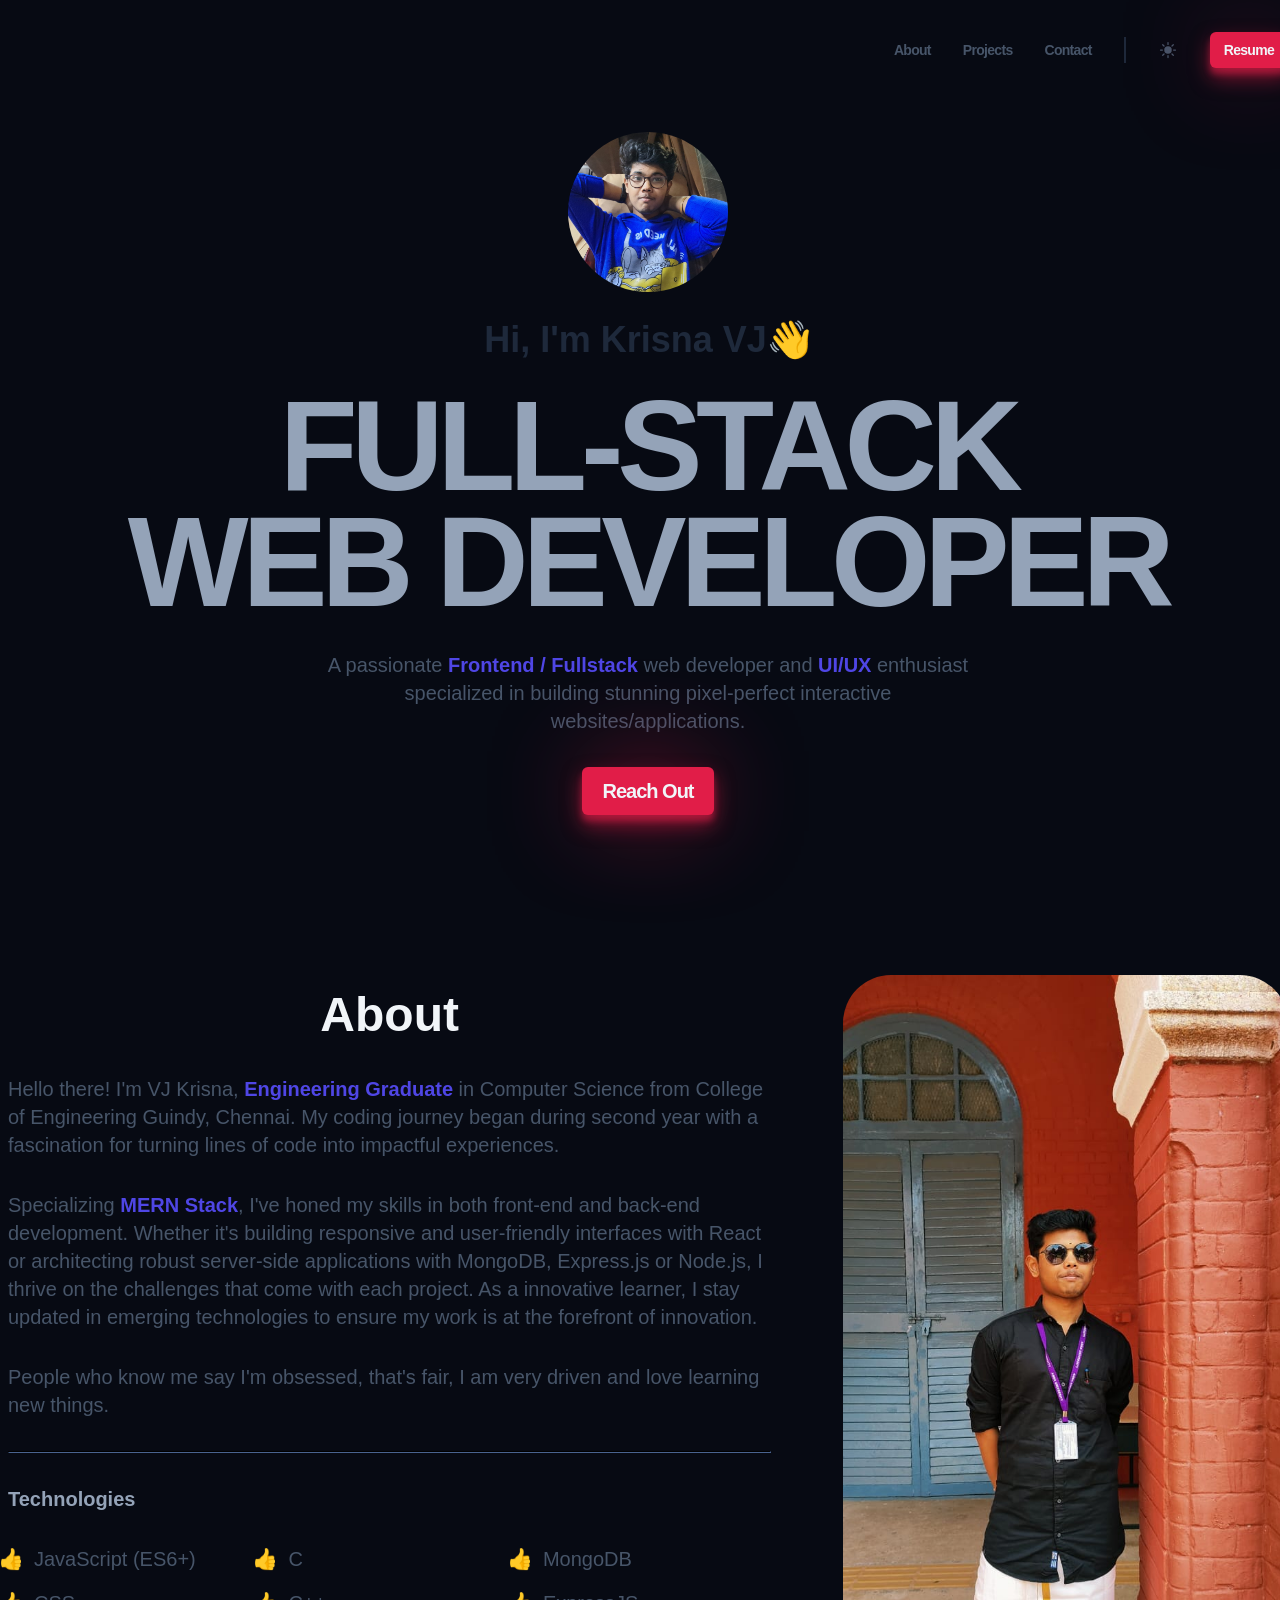
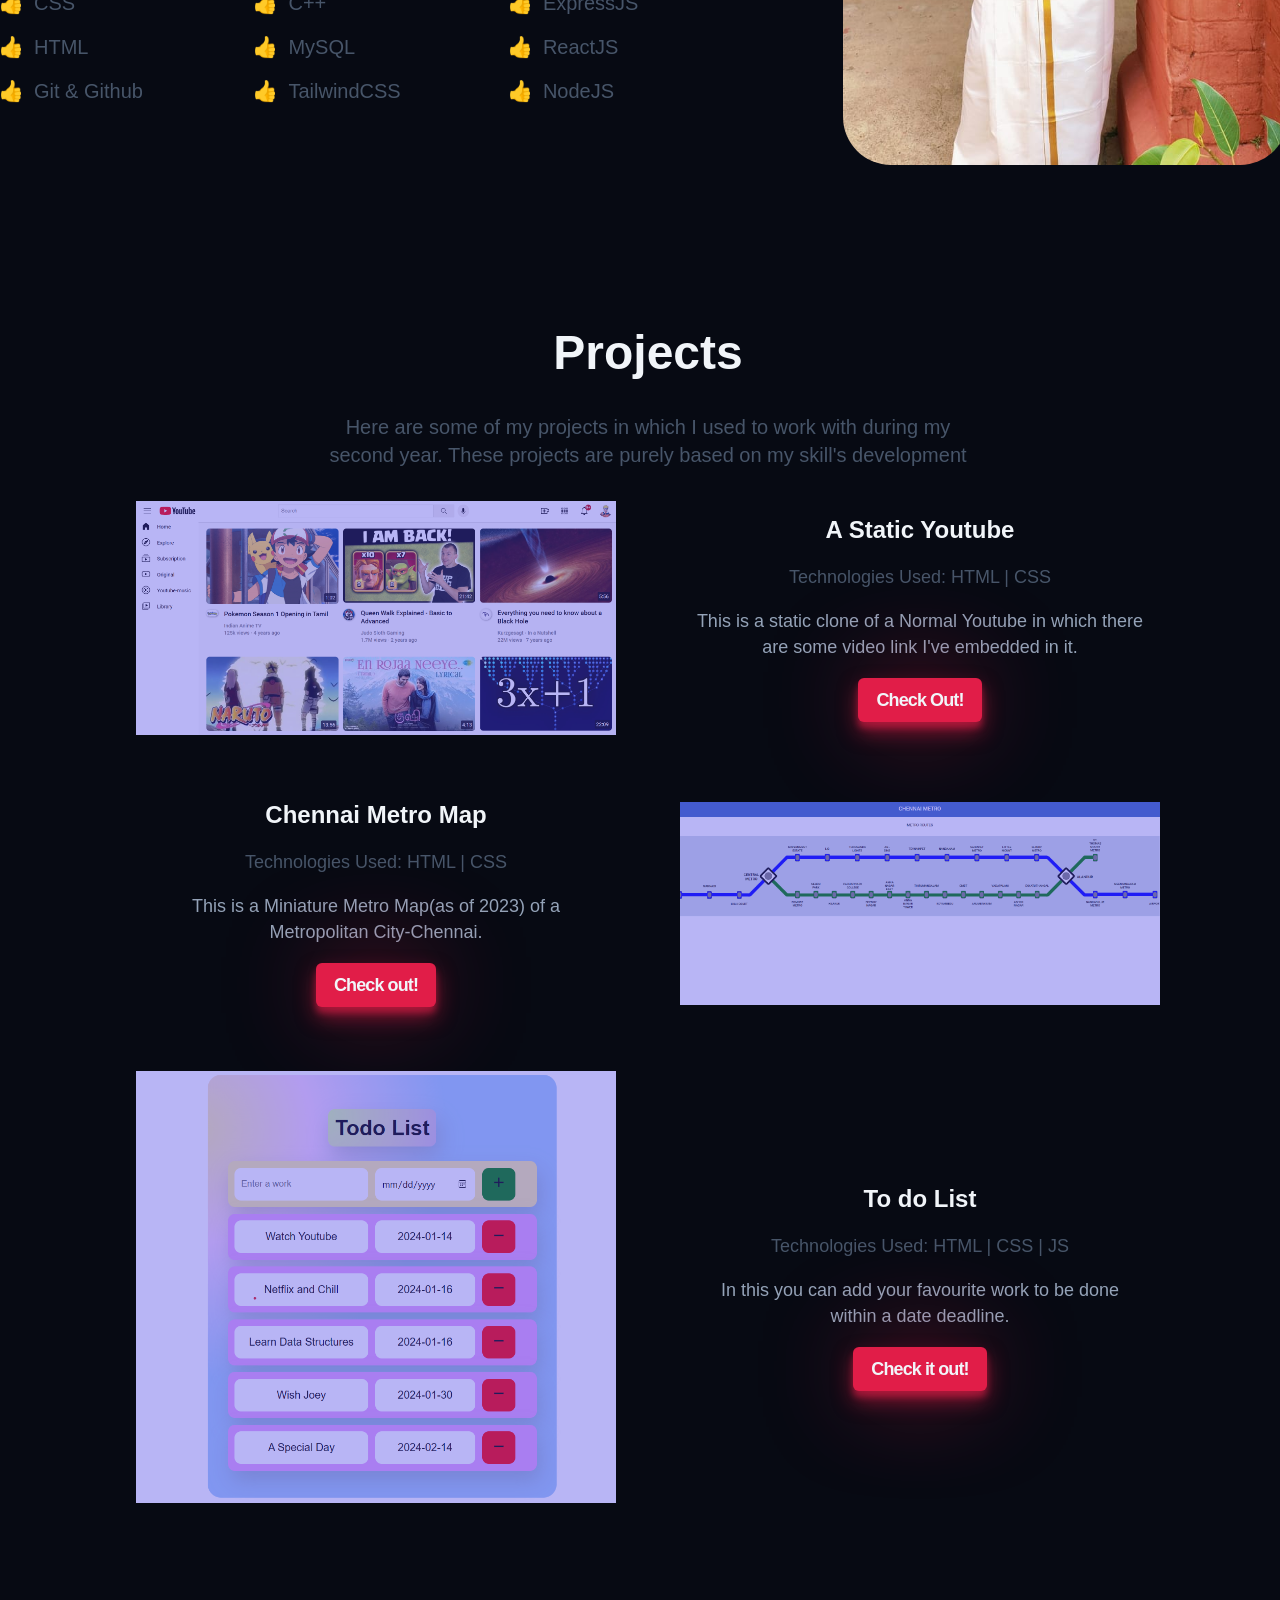
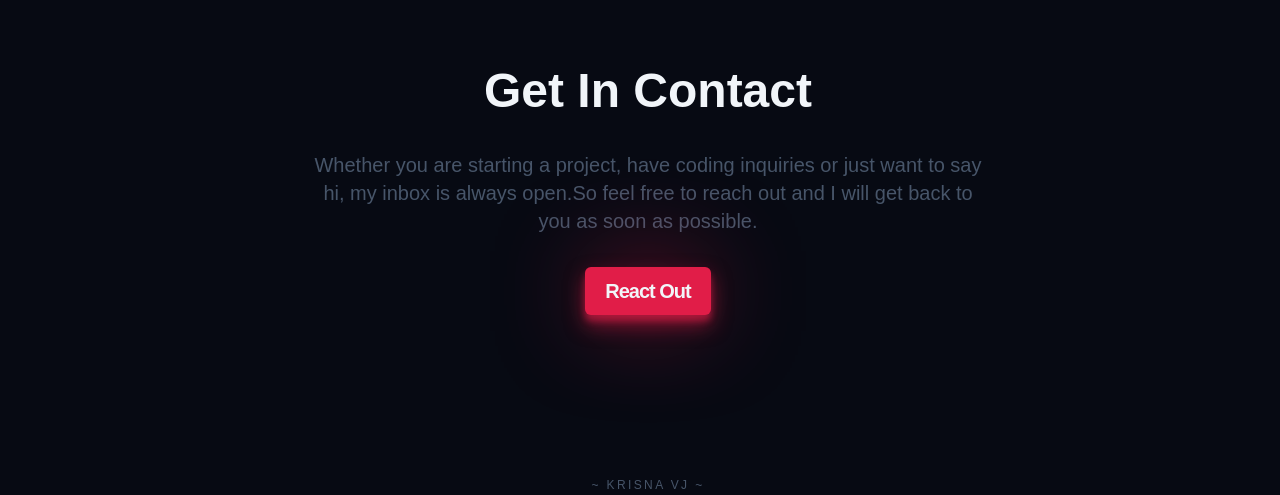
==== index.html @ db1c5643 "Add files via upload" ====
<!DOCTYPE html>
<html lang="en">
  <head>
    <meta charset="UTF-8" />
    <link rel="icon" href="./Pics/Kris-logo.jpg" />
    <meta name="viewport" content="width=device-width, initial-scale=1.0" />
    <link
      href="https://api.fontshare.com/v2/css?f[]=general-sans@500,600,400,700&display=swap"
      rel="stylesheet"
    />
    <meta name="description" content="My Portfolio website" />
    <meta name="keywords" content="web design, html, css, js" />
    <title>Krisna's Portfolio</title>

    <link rel="stylesheet" href="styles/style.css">
    <link rel="stylesheet" href="styles/utils.css">
    <link rel="stylesheet" href="styles/components/about.css">
    <link rel="stylesheet" href="styles/components/contact.css">
    <link rel="stylesheet" href="styles/components/footer.css">
    <link rel="stylesheet" href="styles/components/header.css">
    <link rel="stylesheet" href="styles/components/hero.css">
    <link rel="stylesheet" href="styles/components/mobile-nav.css">
    <link rel="stylesheet" href="styles/components/work.css">

  </head>
  <body>
    <!--Start Header/Navigation part-->
    <header class="header container">
      <nav>
        <ul class="header__menu">
          <li>
            <a class="header__link" href="#about">About</a>
          </li>
          <li>
            <a class="header__link" href="#projects">Projects</a>
          </li>
          <li>
            <a class="header__link" href="#contact">Contact</a>
          </li>
          <li class="header__line"></li>
          <li>
            <button
              aria-label="theme-toggle btn"
              id="theme-toggle"
              class="header__sun"
            >
              <svg
                xmlns="http://www.w3.org/2000/svg"
                viewBox="0 0 24 24"
                fill="currentColor"
              >
                <path
                  d="M12 2.25a.75.75 0 01.75.75v2.25a.75.75 0 01-1.5 0V3a.75.75 0 01.75-.75zM7.5 12a4.5 4.5 0 119 0 4.5 4.5 0 01-9 0zM18.894 6.166a.75.75 0 00-1.06-1.06l-1.591 1.59a.75.75 0 101.06 1.061l1.591-1.59zM21.75 12a.75.75 0 01-.75.75h-2.25a.75.75 0 010-1.5H21a.75.75 0 01.75.75zM17.834 18.894a.75.75 0 001.06-1.06l-1.59-1.591a.75.75 0 10-1.061 1.06l1.59 1.591zM12 18a.75.75 0 01.75.75V21a.75.75 0 01-1.5 0v-2.25A.75.75 0 0112 18zM7.758 17.303a.75.75 0 00-1.061-1.06l-1.591 1.59a.75.75 0 001.06 1.061l1.591-1.59zM6 12a.75.75 0 01-.75.75H3a.75.75 0 010-1.5h2.25A.75.75 0 016 12zM6.697 7.757a.75.75 0 001.06-1.06l-1.59-1.591a.75.75 0 00-1.061 1.06l1.59 1.591z"
                />
              </svg>
            </button>
          </li>
          <li>
            <a class="header__resume btn" href="./pdf/Krisna-Resume.pdf" target="_blank">Resume</a>
          </li>
        </ul>
        <button aria-label="mobile nav button" class="header__bars">
          <svg
            xmlns="http://www.w3.org/2000/svg"
            viewBox="0 0 24 24"
            fill="currentColor"
          >
            <path
              fill-rule="evenodd"
              d="M3 6.75A.75.75 0 013.75 6h16.5a.75.75 0 010 1.5H3.75A.75.75 0 013 6.75zM3 12a.75.75 0 01.75-.75h16.5a.75.75 0 010 1.5H3.75A.75.75 0 013 12zm0 5.25a.75.75 0 01.75-.75h16.5a.75.75 0 010 1.5H3.75a.75.75 0 01-.75-.75z"
              clip-rule="evenodd"
            />
          </svg>
        </button>
      </nav>
    </header>
    <!--End of Header/Navigation part-->

    <!-- Mobile Navigation -->
    <div class="mobile-nav">
      <nav>
        <ul class="mobile-nav__menu">
          <li>
            <a class="mobile-nav__link" href="#about">About</a>
          </li>
          <li>
            <a class="mobile-nav__link" href="#featured">Work</a>
          </li>
          <li>
            <a class="mobile-nav__link" href="#contact">Contact</a>
          </li>
          <li class="mobile-nav__link-line"></li>
          <li>
            <button
              aria-label="theme-toggle btn"
              id="theme-toggle"
              class="mobile-nav__sun"
            >
              <svg
                xmlns="http://www.w3.org/2000/svg"
                viewBox="0 0 24 24"
                fill="currentColor"
              >
                <path
                  d="M12 2.25a.75.75 0 01.75.75v2.25a.75.75 0 01-1.5 0V3a.75.75 0 01.75-.75zM7.5 12a4.5 4.5 0 119 0 4.5 4.5 0 01-9 0zM18.894 6.166a.75.75 0 00-1.06-1.06l-1.591 1.59a.75.75 0 101.06 1.061l1.591-1.59zM21.75 12a.75.75 0 01-.75.75h-2.25a.75.75 0 010-1.5H21a.75.75 0 01.75.75zM17.834 18.894a.75.75 0 001.06-1.06l-1.59-1.591a.75.75 0 10-1.061 1.06l1.59 1.591zM12 18a.75.75 0 01.75.75V21a.75.75 0 01-1.5 0v-2.25A.75.75 0 0112 18zM7.758 17.303a.75.75 0 00-1.061-1.06l-1.591 1.59a.75.75 0 001.06 1.061l1.591-1.59zM6 12a.75.75 0 01-.75.75H3a.75.75 0 010-1.5h2.25A.75.75 0 016 12zM6.697 7.757a.75.75 0 001.06-1.06l-1.59-1.591a.75.75 0 00-1.061 1.06l1.59 1.591z"
                />
              </svg>
            </button>
          </li>
          <li>
            <a class="mobile-nav__btn btn" href="#">Resume</a>
          </li>
        </ul>
      </nav>
    </div>
    <!-- End of Mobile Navigation -->  
    <main>
      <!--Start of Overview-->
      <section class="hero container">
        <img class="hero__img" src="./Pics/img-2.jpeg" alt="Profile picture" />
        <h2 class="hero__subtitle">Hi, I'm Krisna VJ👋</h2>
        <h1 class="hero__title">
          FULL-STACK <br />
          WEB DEVELOPER
        </h1>
        <p class="hero__description">
          A passionate <strong>Frontend / Fullstack</strong> web
          developer and <strong>UI/UX</strong>
          enthusiast specialized in building stunning pixel-perfect interactive
          websites/applications.
        </p>
        <a class="hero__btn btn" href="https://www.linkedin.com/in/krisna-vj/" target="_blank">Reach out</a>
      </section>
      <!--End of Overview-->

      <!--Start of About-->
      <section id="about" class="about container section">
        <div class="about__content">
          <h2 class="work about__title">About</h2>
          <p class="about__description">
            Hello there! I'm VJ Krisna,<strong> Engineering Graduate</strong> in Computer Science from College of Engineering Guindy, Chennai.
            My coding journey began during second year with a fascination for turning lines of code into 
            impactful experiences.
          </p> 
          <p class="about__description">Specializing <strong>MERN Stack</strong>, I've 
            honed my skills in both front-end and back-end development. Whether it's building 
            responsive and user-friendly interfaces with React or architecting robust server-side 
            applications with MongoDB, Express.js or Node.js, I thrive on the challenges that come with each project. 
            As a innovative learner, I stay updated in emerging technologies to ensure my work 
            is at the forefront of innovation.
          </p>
          <p class="about__description">
            People who know me say I'm obsessed, that's fair, I am very driven
            and love learning new things.
          </p>
          <hr class="about__hr" />
          <h3 class="about__subtitle">Technologies</h3>
          <div class="about__ul-container">
            <ul class="about__ul">
              <li class="about__list">JavaScript (ES6+)</li>
              <li class="about__list">CSS</li>
              <li class="about__list">HTML</li>
              <li class="about__list">Git & Github</li>
            </ul>
            <ul class="about__ul">
              <li class="about__list">C</li>
              <li class="about__list">C++</li>
              <li class="about__list">MySQL</li>
              <li class="about__list">TailwindCSS</li>
            </ul>
            <ul class="about__ul">
              <li class="about__list">MongoDB</li>
              <li class="about__list">ExpressJS</li>
              <li class="about__list">ReactJS</li>
              <li class="about__list">NodeJS</li>
            </ul>
          </div>
        </div>
        <div class="about__img-wrapper">
          <img class="img-border"
            class="about__img lazy loading"
            src="./Pics/img-1.jpeg"
            data-src="./Pics/img-1.jpeg"
            alt="Profile picture"
          />
        </div>
      </section>
      <!--End of About-->

      <!--Start of My Projects-->
      <section id="projects" class="work container section">
        <h2 class="work__title">Projects</h2>
        <p class="work__description">
          Here are some of my projects in which I used to work with during my 
          second year. These projects are purely based on my skill's development   
        </p>
        <div class="work__container">
          <!-- Project 1 -->
          <h3 class="work__project-title">A Static Youtube</h3>
          <div class="work__img-wrapper work__image1">
            <img
              class="lazy loading"
              src="./Pics/Static-Youtube.png"
              data-src="./Pics/Static-Youtube.png"
              alt="A Static Youtube"
            />
          </div>
          <div class="work__project work__content1">
            <h3 class="work__project-subtitle">A Static Youtube</h3>
            <p class="work__project-description1">
              Technologies Used: HTML | CSS
            </p>
            <p class="work__project-description2">
              This is a static clone of a Normal Youtube in which there are some 
              video link I've embedded in it.
            </p>
            <a class="btn work__project-btn" href="https://kris-05.github.io/Youtube-Clone/" target="_blank">Check Out!</a>
          </div>
          <!-- Project 2 -->
          <h3 class="work__project-title">Chennai Metro Map</h3>
          <div class="work__img-wrapper work__image2">
            <img
              class="lazy loading"
              src="./Pics/Metro-Website.png"
              data-src="./Pics/Metro-Website.png"
              alt="Chennai Metro Map Website"
            />
          </div>
          <div class="work__project work__content2">
            <h3 class="work__project-subtitle">Chennai Metro Map</h3>
            <p class="work__project-description1">
              Technologies Used: HTML | CSS
            </p>
            <p class="work__project-description2">
              This is a Miniature Metro Map(as of 2023) of a Metropolitan City-Chennai.
            </p>
            <a class="btn work__project-btn" href="https://kris-05.github.io/Chennai-Metro-Map/" target="_blank">Check out!</a>
          </div>
          <!-- Project 3 -->
          <h3 class="work__project-title">To do List</h3>
          <div class="work__img-wrapper work__image3">
            <img
              class="lazy loading"
              src="./Pics/Todo-list.png"
              data-src="./Pics/Todo-list.png"
              alt="To do List"
            />
          </div>
          <div class="work__project work__content3">
            <h3 class="work__project-subtitle">To do List</h3>
            <p class="work__project-description1">
              Technologies Used: HTML | CSS | JS
            </p>
            <p class="work__project-description2">
              In this you can add your favourite work to be done within a 
              date deadline.
            </p>
            <a class="btn work__project-btn" href="https://kris-05.github.io/To-do-List/" target="_blank">Check it out!</a>
          </div>
        </div>
      </section>
      <!--End of My Projects-->

      <!--Start of Contact me-->
      <section id="contact" class="contact container section">
        <h2 class="contact__title">Get In Contact</h2>
        <p class="contact__description">
          Whether you are starting a project, have coding inquiries or just
          want to say hi, my inbox is always open.So feel free to reach out and
          I will get back to you as soon as possible.
        </p>
        <a
          class="contact__btn btn"
          href="mailto:vjkrisna995@gmail.com"
          target="_blank"
          >React Out</a
        >
      </section>
      <!--End of Contact me-->
    </main>
    <footer class="footer container section">
      <h3 class="footer__title">~ Krisna VJ ~</h3>
    </footer>

    <script src="./src/main.js"></script>
  </body>
</html>
---- styles/style.css ----
:root {
  --clr-dark: #070a13;
  --clr-light: #f1f5f9;
  --clr-slate400: #94a3b8;
  --clr-slate600: #475569;
  --clr-slate800: #1e293b;
  --clr-rose: #e11d48;
  --clr-indigo: #4f46e5;

  /* rose rgb(225, 29, 72) */
  /* indigo rgb(79, 70, 229) */

  /* sizes */
  --size-xxs: 0.5rem;
  --size-xs: 0.75rem;
  --size-sm: 0.875rem;
  --size-base: 1rem;
  --size-lg: 1.125rem;
  --size-xl: 1.25rem;
  --size-2xl: 1.5rem;
  --size-3xl: 1.875rem;
  --size-4xl: 2.25rem;
  --size-5xl: 3rem;
  --size-6xl: 3.75rem;
  --size-7xl: 4.5rem;
  --size-8xl: 6rem;
  --size-9xl: 8rem;
  --size-10xl: 10rem;
}

* {
  margin: 0;
  line-height: calc(1em + 0.5rem);
}

html {
  scroll-behavior: smooth;
  overflow-x: hidden;
}

.light-mode {
  --clr-light: #070a13;
  --clr-dark: #f1f5f9;
  --clr-slate400: #1e293b;
  --clr-slate600: #1e293b;
  --clr-slate800: #1e293b;
}

body {
  font-family: 'General Sans', sans-serif;
  background-color: var(--clr-dark);
  color: var(--clr-light);
}

img,
picture,
video,
canvas,
svg {
  display: block;
  max-width: 100%;
  user-select: none;
}

button {
  display: inline-block;
  padding: 0;
  border: none;
  background: none;
  cursor: pointer;
  color: inherit;
}

a {
  color: var(--clr-rose);
}

strong {
  color: var(--clr-indigo);
}

/* Scrollbar */
body::-webkit-scrollbar {
  width: 8px;
}

body::-webkit-scrollbar-track {
  box-shadow: inset 0 0 0 rgba(0, 0, 0, 0);
}

body::-webkit-scrollbar-thumb {
  background-color: var(--clr-rose);
  outline: 1px solid var(--clr-rose);
}
---- styles/utils.css ----
/* xs */
/* @media (min-width: 475px) {} */

/* sm */
/* @media (min-width: 640px) {} */

/* md */
/* @media (min-width: 768px) {} */

/* lg */
/* @media (min-width: 1024px) {} */

/* xl */
/* @media (min-width: 1280px) {} */

/* 2xl */
/* @media (min-width: 1536px) {} */

.btn {
  display: inline-block;
  font-weight: 600;
  text-decoration: none;
  letter-spacing: -0.05em;
  background-color: var(--clr-rose);
  color: #f1f5f9;
  padding: 0.5em 1em;
  border-radius: 6px;
  box-shadow: 0 10px 20px rgba(225, 29, 72, 0.5),
    0 6px 6px rgba(225, 29, 72, 0.5), 0 0 100px -10px var(--clr-rose);
  transition: transform 0.3s, box-shadow 0.3s;
}

.btn:hover {
  transform: translateY(-3px);
  box-shadow: 0 14px 28px rgba(225, 29, 72, 0.25),
    0 10px 10px rgba(225, 29, 72, 0.22), 0 0 120px -10px var(--clr-rose);
}

.container {
  width: 100%;
  margin-left: auto;
  margin-right: auto;
  padding-left: 0.5rem;
  padding-right: 0.5rem;
}

.section {
  margin-top: 5rem;
}

.loading {
  filter: blur(40px) grayscale(100%);
}

.loaded {
  filter: blur(0) grayscale(0);
  transition: 0.7s ease-in-out;
}

/* xs */
@media (min-width: 475px) {
  .container {
    max-width: 475px;
  }
}

/* sm */
@media (min-width: 640px) {
  .container {
    max-width: 640px;
  }
}

/* md */
@media (min-width: 768px) {
  .container {
    max-width: 768px;
  }
}

/* lg */
@media (min-width: 1024px) {
  .container {
    max-width: 1024px;
  }

  .section {
    margin-top: 10rem;
  }
}

/* xl */
@media (min-width: 1280px) {
  .container {
    max-width: 1280px;
  }
}

/* 2xl */
@media (min-width: 1536px) {
  .container {
    max-width: 1536px;
  }
}
---- styles/components/about.css ----
.about {
  display: flex;
  flex-direction: column;
  gap: 1rem;
}

.about__content {
  display: flex;
  flex-direction: column;
  gap: 1rem;
  margin-right: 3rem;
}

.about__title {
  font-size: var(--size-2xl);
  color: var(--clr-light);
}

.about__description {
  max-width: 100ch;
  font-size: var(--size-sm);
  color: var(--clr-slate600);
}

.about__hr {
  border-color: var(--clr-slate800);
}

.about__subtitle {
  font-size: var(--size-sm);
  color: var(--clr-slate400);
}

.about__ul-container {
  display: flex;
  margin-bottom: 3rem;
}

.about__ul {
  display: flex;
  flex-direction: column;
  gap: 1em;
  list-style-type: '\1F44D';
  padding-left: 1em;
  flex: 1;
}

.about__list {
  font-size: var(--size-sm);
  color: var(--clr-slate600);
}

.about__list::before {
  content: '';
  margin-left: 0.5em;
}
.img-border{
  border-radius: 3rem;
}

/* xs */
@media (min-width: 475px) {
  .about {
    gap: 1.5rem;
  }

  .about__content {
    gap: 1.5rem;
  }

  .about__title {
    font-size: var(--size-3xl);
  }

  .about__description {
    font-size: var(--size-base);
  }

  .about__subtitle {
    font-size: var(--size-base);
  }

  .about__list {
    font-size: var(--size-base);
  }
}

/* sm */
@media (min-width: 640px) {
  .about__img-wrapper {
    margin: 0 auto;
  }

  .about__img {
    width: 28.6875rem;
  }
}

/* md */
/* @media (min-width: 768px) {} */

/* lg */
@media (min-width: 1024px) {
  .about {
    flex-direction: row;
    justify-content: space-between;
    align-items: center;
  }

  .about__title {
    font-size: var(--size-4xl);
  }

  .about__description {
    font-size: var(--size-lg);
  }

  .about__subtitle {
    font-size: var(--size-lg);
  }

  .about__list {
    font-size: var(--size-lg);
  }
}

/* xl */
@media (min-width: 1280px) {
  .about__content {
    gap: 2rem;
  }

  .about__title {
    font-size: var(--size-5xl);
  }

  .about__description {
    font-size: var(--size-xl);
  }

  .about__subtitle {
    font-size: var(--size-xl);
  }

  .about__list {
    font-size: var(--size-xl);
  }

  .about__img {
    width: 30.75rem;
  }
}

/* 2xl */
/* @media (min-width: 1536px) {} */
---- styles/components/contact.css ----
.contact {
  display: flex;
  flex-direction: column;
  justify-content: center;
  align-items: center;
  text-align: center;
  gap: 1rem;
}

.contact__title {
  font-size: var(--size-2xl);
  color: var(--clr-light);
  text-transform: capitalize;
}

.contact__description {
  font-size: var(--size-sm);
  color: var(--clr-slate600);
  max-width: 60ch;
}

.contact__btn {
  font-size: var(--size-sm);
}

/* xs */
@media (min-width: 475px) {
  .contact {
    gap: 1.5rem;
  }

  .contact__title {
    font-size: var(--size-3xl);
  }

  .contact__description {
    font-size: var(--size-base);
  }

  .contact__btn {
    font-size: var(--size-base);
  }
}

/* sm */
/* @media (min-width: 640px) {} */

/* md */
/* @media (min-width: 768px) {} */

/* lg */
@media (min-width: 1024px) {
  .contact__title {
    font-size: var(--size-4xl);
  }

  .contact__description {
    font-size: var(--size-lg);
  }

  .contact__btn {
    font-size: var(--size-lg);
  }
}

/* xl */
@media (min-width: 1280px) {
  .contact {
    gap: 2rem;
  }

  .contact__title {
    font-size: var(--size-5xl);
  }

  .contact__description {
    font-size: var(--size-xl);
  }

  .contact__btn {
    font-size: var(--size-xl);
  }
}

/* 2xl */
/* @media (min-width: 1536px) {} */
---- styles/components/footer.css ----
.footer__title {
  font-size: var(--size-xs);
  font-weight: 400;
  color: var(--clr-slate600);
  text-align: center;
  text-transform: uppercase;
  letter-spacing: 0.2em;
  user-select: none;
}

.insta-icon{
  background-color: var(--clr-slate600);
}
---- styles/components/header.css ----
.header {
  display: flex;
  justify-content: flex-end;
  align-items: center;
  padding-top: 2rem;
  padding-bottom: 2rem;
  position: relative;
  z-index: 9999;
}

.header__menu {
  display: none;
}

.header__bars {
  color: var(--clr-light);
  width: var(--size-2xl);
  height: var(--size-2xl);
  display: block;
}

/* xs */
/* @media (min-width: 475px) {} */

/* sm */
/* @media (min-width: 640px) {} */

/* md */
@media (min-width: 768px) {
  .header__menu {
    display: flex;
    align-items: center;
    list-style: none;
    padding: 0;
    gap: 2em;
  }

  .header__link {
    font-size: var(--size-xs);
    text-decoration: none;
    font-weight: 600;
    color: var(--clr-slate600);
    letter-spacing: -0.05em;
    transition: color 0.3s;
  }

  .header__link:hover {
    color: var(--clr-rose);
  }

  .header__line {
    border: 1px solid var(--clr-slate800);
    padding-top: 1.5em;
  }

  .header__sun {
    display: block;
    color: var(--clr-slate600);
    width: var(--size-base);
    height: var(--size-base);
  }

  .header__resume {
    font-size: var(--size-xs);
  }

  .header__bars {
    display: none;
  }
}

/* lg */
@media (min-width: 1024px) {
  .header__link {
    font-size: var(--size-sm);
  }

  .header__sun {
    width: var(--size-xl);
    height: var(--size-xl);
  }

  .header__resume {
    font-size: var(--size-sm);
  }
}

/* xl */
/* @media (min-width: 1280px) {} */

/* 2xl */
/* @media (min-width: 1536px) {} */
---- styles/components/hero.css ----
.hero {
  text-align: center;
  display: flex;
  flex-direction: column;
  justify-content: center;
  align-items: center;
  gap: 1rem;
  margin-top: 2rem;
}

.hero__img {
  border-radius: 50%;
  width: 6rem;
  height: 6rem;
}

.hero__subtitle {
  color: var(--clr-slate800);
  font-size: var(--size-base);
  line-height: 0.9;
}

.hero__title {
  color: var(--clr-slate400);
  text-transform: uppercase;
  font-size: var(--size-4xl);
  letter-spacing: -0.05em;
  line-height: 0.9;
}

.hero__description {
  max-width: 60ch;
  font-size: var(--size-sm);
  color: var(--clr-slate600);
}

.hero__btn {
  text-transform: capitalize;
  font-size: var(--size-sm);
}

/* xs */
@media (min-width: 475px) {
  .hero {
    gap: 1.5rem;
  }

  .hero__img {
    width: 6.5rem;
    height: 6.5rem;
  }

  .hero__subtitle {
    font-size: var(--size-lg);
  }

  .hero__title {
    font-size: var(--size-5xl);
  }

  .hero__description {
    font-size: var(--size-base);
  }

  .hero__btn {
    font-size: var(--size-base);
  }
}

/* sm */
/* @media (min-width: 640px) {} */

/* md */
/* @media (min-width: 768px) {} */

/* lg */
@media (min-width: 1024px) {
  .hero__img {
    width: 8rem;
    height: 8rem;
  }

  .hero__subtitle {
    font-size: var(--size-2xl);
  }

  .hero__title {
    font-size: var(--size-7xl);
  }

  .hero__description {
    font-size: var(--size-lg);
  }

  .hero__btn {
    font-size: var(--size-lg);
  }
}

/* xl */
@media (min-width: 1280px) {
  .hero {
    gap: 2rem;
  }

  .hero__img {
    width: 10rem;
    height: 10rem;
  }

  .hero__subtitle {
    font-size: var(--size-4xl);
  }

  .hero__title {
    font-size: var(--size-9xl);
  }

  .hero__description {
    font-size: var(--size-xl);
  }

  .hero__btn {
    font-size: var(--size-xl);
  }
}

/* 2xl */
/* @media (min-width: 1536px) {} */
---- styles/components/mobile-nav.css ----
.mobile-nav {
  position: absolute;
  top: 0;
  left: 0;
  z-index: 999;
  width: 100%;
  height: 100%;
  background-color: var(--clr-dark);
  display: none;
  justify-content: center;
  align-items: center;
  text-align: center;
}

.mobile-nav__menu {
  list-style: none;
  padding: 0;
  display: flex;
  flex-direction: column;
  justify-content: center;
  align-items: center;
  gap: 1rem;
}

.mobile-nav__link {
  font-size: var(--size-sm);
  text-decoration: none;
  font-weight: 600;
  color: var(--clr-slate600);
  letter-spacing: -0.05em;
  transition: color 0.3s;
}

.mobile-nav__link:hover {
  color: var(--clr-rose);
}

.mobile-nav__link-line {
  border: 1px solid var(--clr-slate800);
  padding-right: 1.5em;
}

.mobile-nav__sun {
  display: block;
  width: var(--size-xl);
  height: var(--size-xl);
  color: var(--clr-slate600);
}

.mobile-nav__btn {
  font-size: var(--size-sm);
}
---- styles/components/work.css ----
.work {
  text-align: center;
}

.work__title {
  font-size: var(--size-2xl);
  color: var(--clr-light);
}

.work__description {
  max-width: 60ch;
  font-size: var(--size-sm);
  color: var(--clr-slate600);
  margin: 1rem auto;
}

.work__project-title {
  font-size: var(--size-base);
  margin-bottom: 1rem;
}

.work__img-wrapper {
  position: relative;
}

.work__img-wrapper::after {
  content: '';
  background-color: rgba(79, 70, 229, 0.4);
  width: 100%;
  height: 100%;
  position: absolute;
  top: 0;
  left: 0;
  z-index: 1;
  transition: background-color 0.3s;
}

.work__img-wrapper:hover::after {
  background-color: rgba(79, 70, 229, 0.3);
}

.work__project:not(:last-child) {
  margin-bottom: 5rem;
}

.work__project-description1 {
  font-size: var(--size-sm);
  color: var(--clr-slate600);
  margin: 1rem 0;
}

.work__project-description2 {
  font-size: var(--size-sm);
  color: var(--clr-slate400);
  margin-bottom: 1rem;
}

.work__project-btn {
  font-size: var(--size-sm);
}

.work__project-subtitle {
  display: none;
}

/* xs */
@media (min-width: 475px) {
  .work__title {
    font-size: var(--size-3xl);
  }

  .work__description {
    font-size: var(--size-base);
    margin: 1.5rem auto;
  }

  .work__project-title {
    font-size: var(--size-lg);
    margin-bottom: 1.5rem;
  }

  .work__project-description1 {
    font-size: var(--size-base);
    margin: 1.5rem 0;
  }

  .work__project-description2 {
    font-size: var(--size-base);
    margin-bottom: 1.5rem;
  }

  .work__project-btn {
    font-size: var(--size-base);
  }
}

/* sm */
@media (min-width: 640px) {
  .work__container {
    display: grid;
    grid-template-columns: 1fr 1fr;
    grid-template-areas:
      'image1 content1'
      'content2 image2'
      'image3 content3';
      /* 'content4 image4'
      'image5 content5'
      'content6 image6'; */
    place-items: center;
    gap: 4rem;
  }

  .work__image1 {
    grid-area: image1;
  }

  .work__image2 {
    grid-area: image2;
  }

  .work__image3 {
    grid-area: image3;
  }

  .work__image4 {
    grid-area: image4;
  }

  .work__image5 {
    grid-area: image5;
  }

  .work__image6 {
    grid-area: image6;
  }

  .work__content1 {
    grid-area: content1;
  }

  .work__content2 {
    grid-area: content2;
  }

  .work__content3 {
    grid-area: content3;
  }

  .work__content4 {
    grid-area: content4;
  }

  .work__content5 {
    grid-area: content5;
  }

  .work__content6 {
    grid-area: content6;
  }

  .work__project {
    padding: 0 1rem;
  }

  .work__project-title {
    display: none;
  }

  .work__project-description1 {
    font-size: var(--size-xs);
    margin: 1em 0;
  }

  .work__project-description2 {
    font-size: var(--size-xs);
    margin-bottom: 1em;
  }

  .work__project-btn {
    font-size: var(--size-xs);
  }

  .work__project:not(:last-child) {
    margin-bottom: 0;
  }

  .work__project-subtitle {
    display: block;
    font-size: var(--size-base);
  }
}

/* md */
@media (min-width: 768px) {
  .work__project-description1 {
    font-size: var(--size-sm);
  }

  .work__project-description2 {
    font-size: var(--size-sm);
  }

  .work__project-btn {
    font-size: var(--size-sm);
  }

  .work__project-subtitle {
    font-size: var(--size-lg);
  }
}

/* lg */
@media (min-width: 1024px) {
  .work__title {
    font-size: var(--size-4xl);
  }

  .work__description {
    font-size: var(--size-lg);
  }

  .work__project-description1 {
    font-size: var(--size-base);
  }

  .work__project-description2 {
    font-size: var(--size-base);
  }

  .work__project-btn {
    font-size: var(--size-base);
  }

  .work__project-subtitle {
    font-size: var(--size-xl);
  }
}

/* xl */
@media (min-width: 1280px) {
  .work__title {
    font-size: var(--size-5xl);
  }

  .work__description {
    font-size: var(--size-xl);
    margin: 2rem auto;
  }

  .work__project-description1 {
    font-size: var(--size-lg);
  }

  .work__project-description2 {
    font-size: var(--size-lg);
  }

  .work__project-btn {
    font-size: var(--size-lg);
  }

  .work__project-subtitle {
    font-size: var(--size-2xl);
  }

  .work__container {
    width: 80%;
    margin: 0 auto;
  }
}

/* 2xl */
@media (min-width: 1536px) {
  .work__container {
    width: 70%;
  }
}
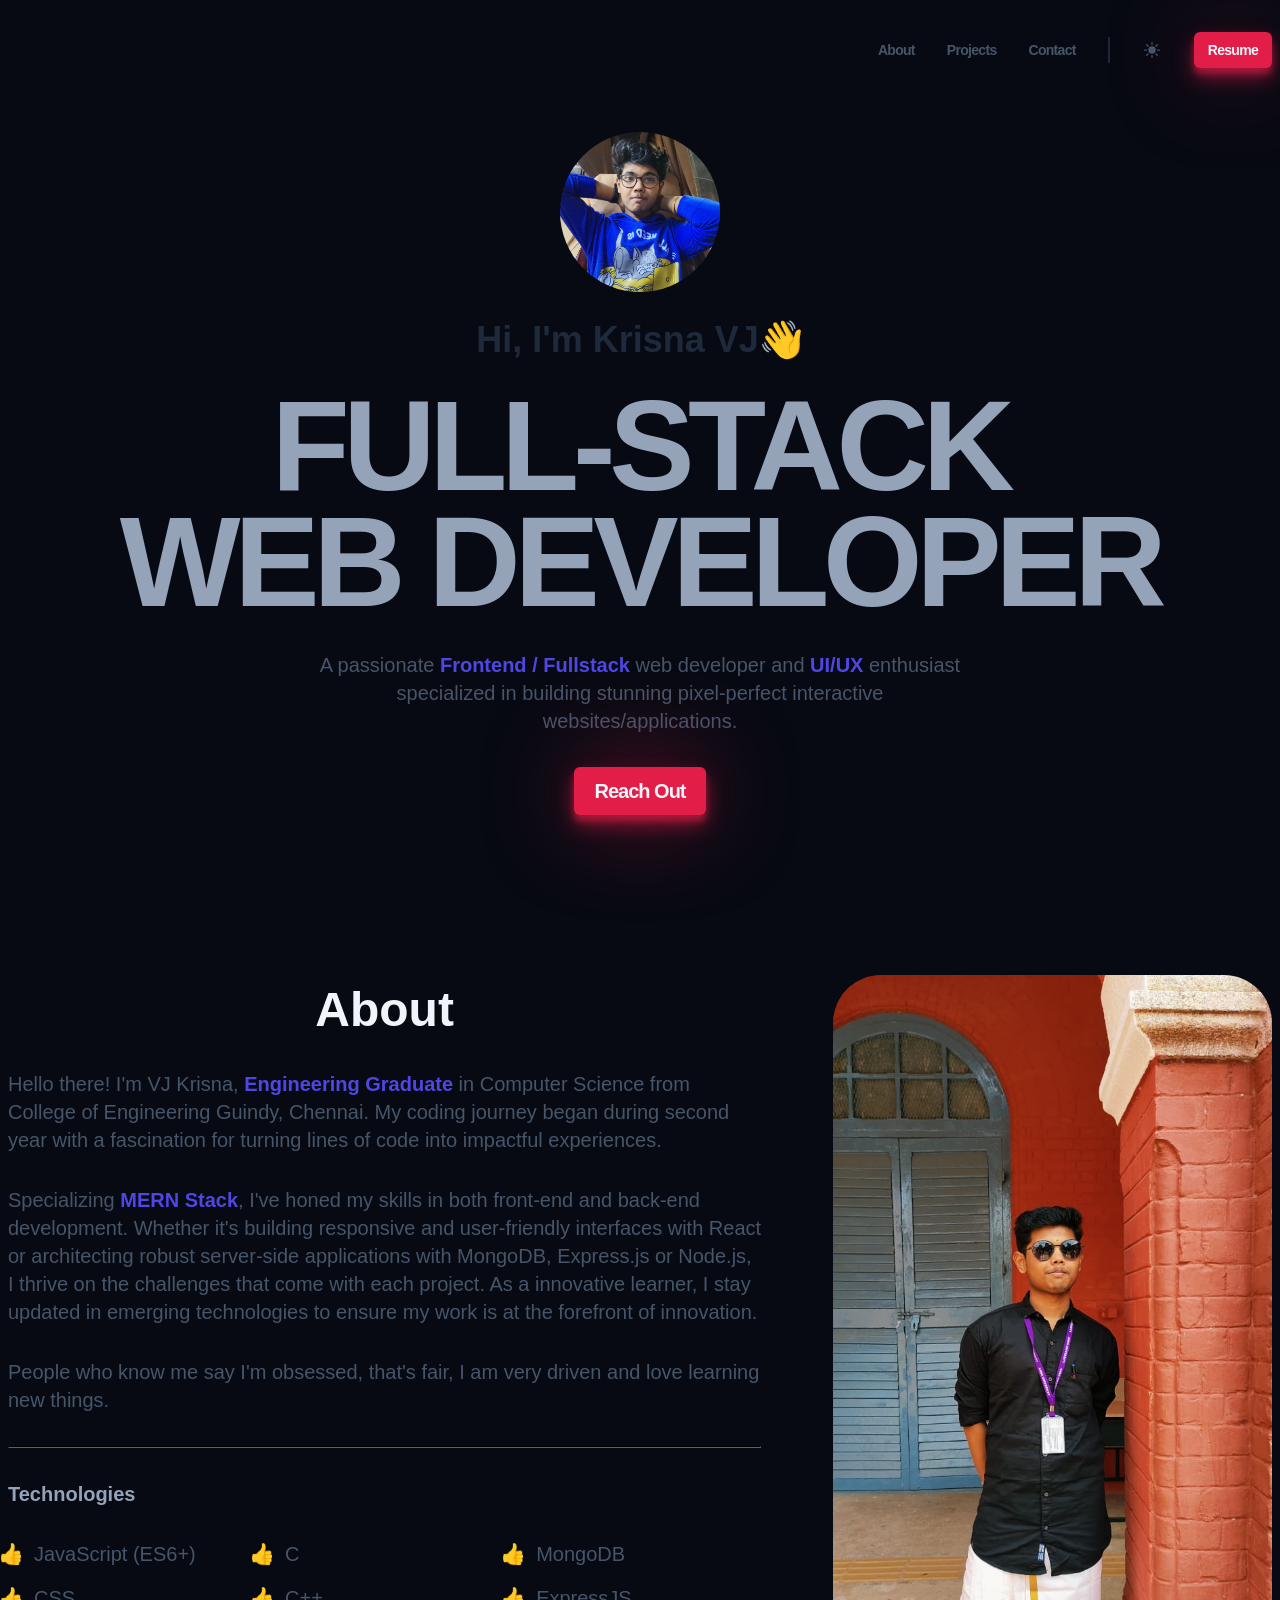
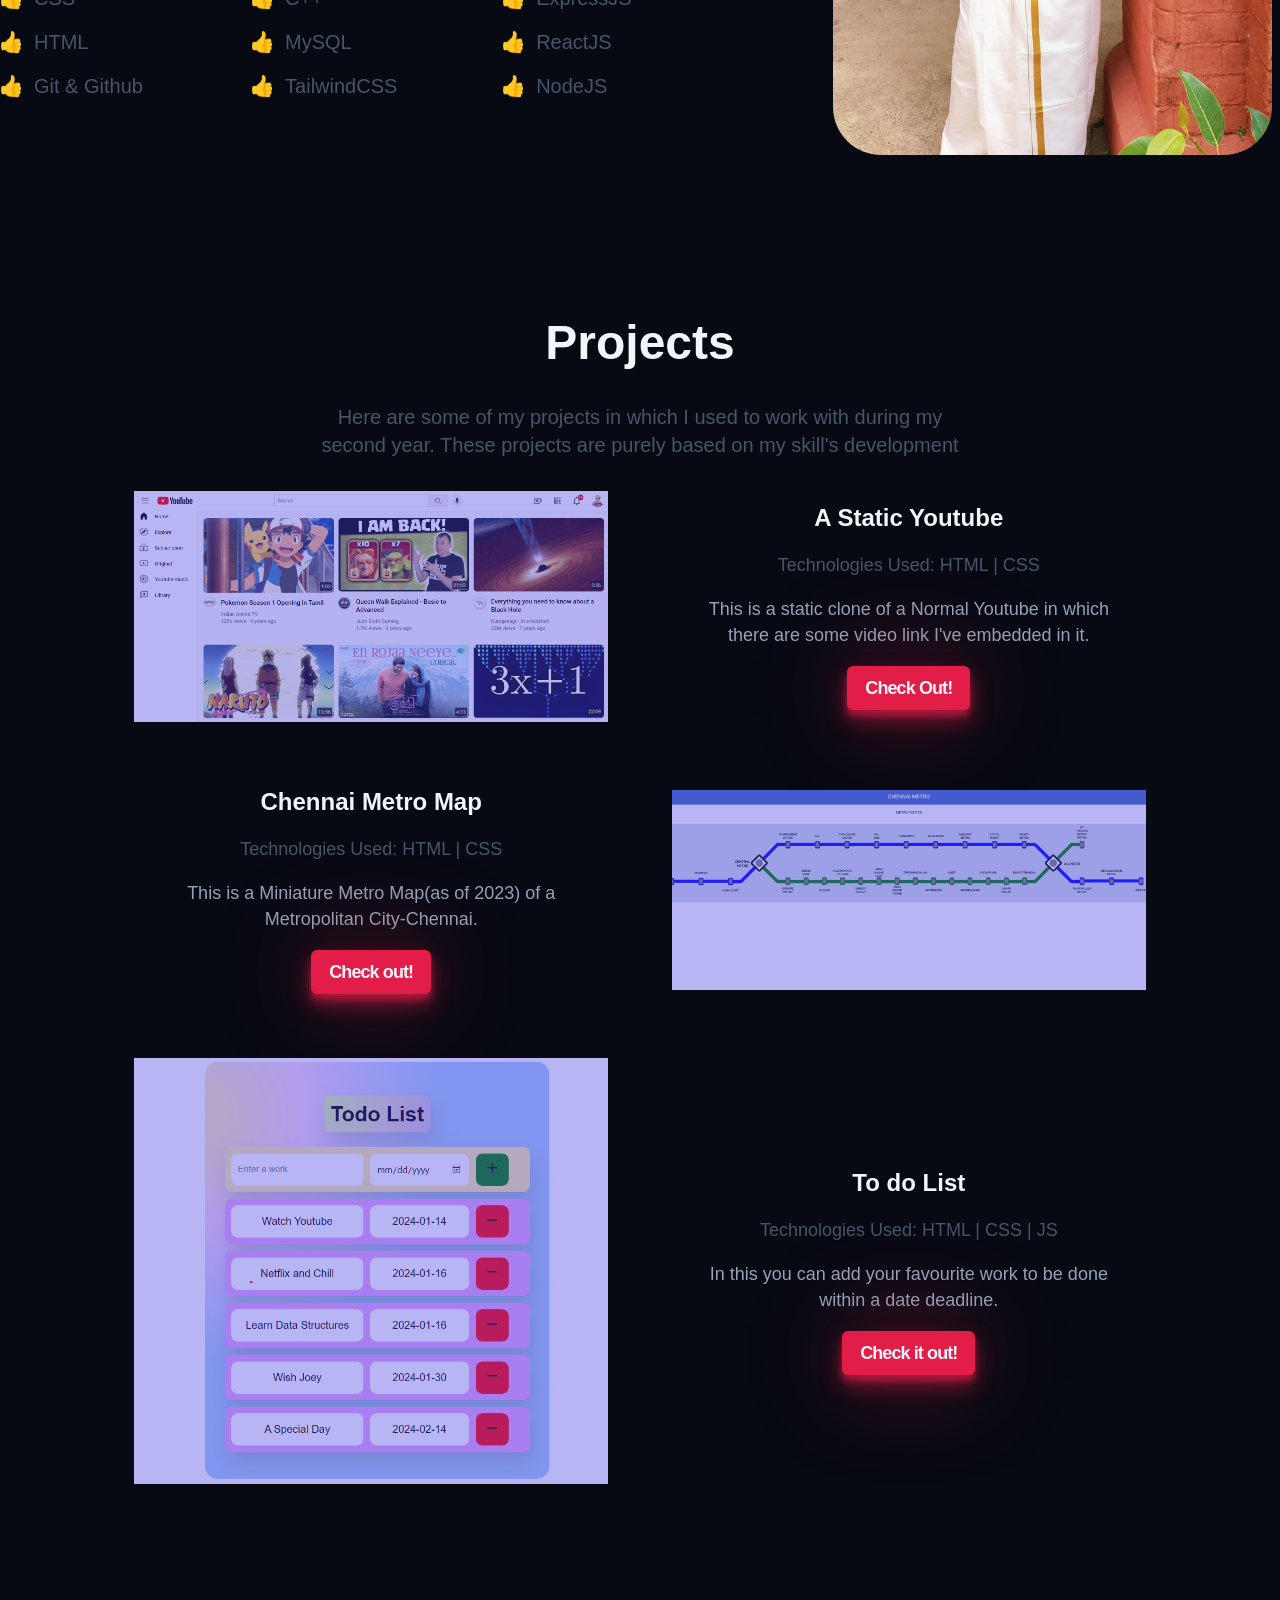
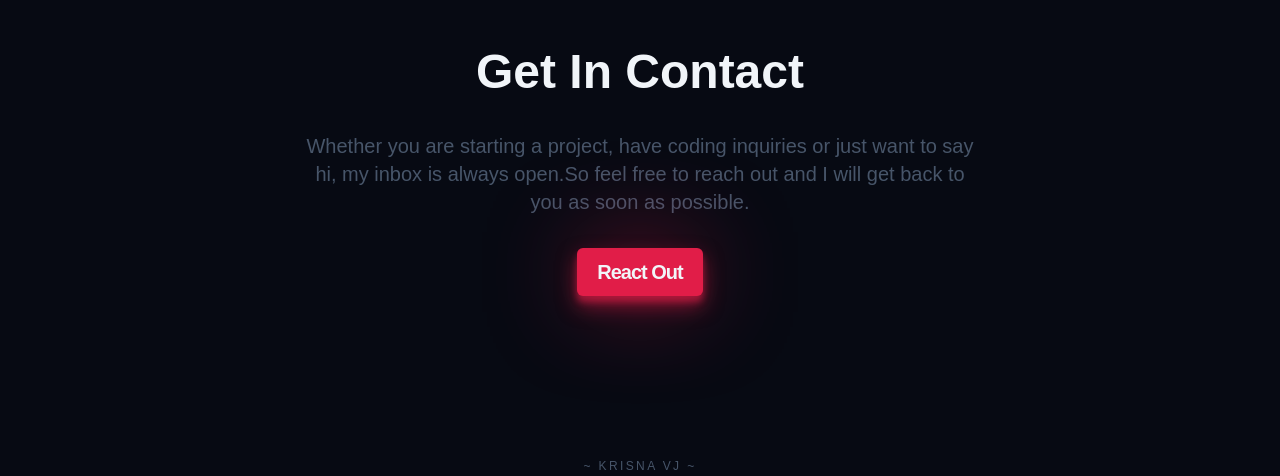
==== commit 6c4ec572: "Update index.html" ====
--- a/index.html
+++ b/index.html
@@ -14,6 +14,7 @@
 
     <link rel="stylesheet" href="styles/style.css">
     <link rel="stylesheet" href="styles/utils.css">
+    <link rel="stylesheet" href="styles/normal.css">
     <link rel="stylesheet" href="styles/components/about.css">
     <link rel="stylesheet" href="styles/components/contact.css">
     <link rel="stylesheet" href="styles/components/footer.css">
--- a/styles/normal.css
+++ b/styles/normal.css
@@ -0,0 +1,274 @@
+/*! modern-normalize v2.0.0 | MIT License | https://github.com/sindresorhus/modern-normalize */
+
+/*
+Document
+========
+*/
+
+/**
+Use a better box model (opinionated).
+*/
+
+*,
+::before,
+::after {
+	box-sizing: border-box;
+}
+
+html {
+	/* Improve consistency of default fonts in all browsers. (https://github.com/sindresorhus/modern-normalize/issues/3) */
+	font-family:
+		system-ui,
+		'Segoe UI',
+		Roboto,
+		Helvetica,
+		Arial,
+		sans-serif,
+		'Apple Color Emoji',
+		'Segoe UI Emoji';
+	line-height: 1.15; /* 1. Correct the line height in all browsers. */
+	-webkit-text-size-adjust: 100%; /* 2. Prevent adjustments of font size after orientation changes in iOS. */
+	-moz-tab-size: 4; /* 3. Use a more readable tab size (opinionated). */
+	tab-size: 4; /* 3 */
+}
+
+/*
+Sections
+========
+*/
+
+body {
+	margin: 0; /* Remove the margin in all browsers. */
+}
+
+/*
+Grouping content
+================
+*/
+
+/**
+1. Add the correct height in Firefox.
+2. Correct the inheritance of border color in Firefox. (https://bugzilla.mozilla.org/show_bug.cgi?id=190655)
+*/
+
+hr {
+	height: 0; /* 1 */
+	color: inherit; /* 2 */
+}
+
+/*
+Text-level semantics
+====================
+*/
+
+/**
+Add the correct text decoration in Chrome, Edge, and Safari.
+*/
+
+abbr[title] {
+	text-decoration: underline dotted;
+}
+
+/**
+Add the correct font weight in Edge and Safari.
+*/
+
+b,
+strong {
+	font-weight: bolder;
+}
+
+/**
+1. Improve consistency of default fonts in all browsers. (https://github.com/sindresorhus/modern-normalize/issues/3)
+2. Correct the odd 'em' font sizing in all browsers.
+*/
+
+code,
+kbd,
+samp,
+pre {
+	font-family:
+		ui-monospace,
+		SFMono-Regular,
+		Consolas,
+		'Liberation Mono',
+		Menlo,
+		monospace; /* 1 */
+	font-size: 1em; /* 2 */
+}
+
+/**
+Add the correct font size in all browsers.
+*/
+
+small {
+	font-size: 80%;
+}
+
+/**
+Prevent 'sub' and 'sup' elements from affecting the line height in all browsers.
+*/
+
+sub,
+sup {
+	font-size: 75%;
+	line-height: 0;
+	position: relative;
+	vertical-align: baseline;
+}
+
+sub {
+	bottom: -0.25em;
+}
+
+sup {
+	top: -0.5em;
+}
+
+/*
+Tabular data
+============
+*/
+
+/**
+1. Remove text indentation from table contents in Chrome and Safari. (https://bugs.chromium.org/p/chromium/issues/detail?id=999088, https://bugs.webkit.org/show_bug.cgi?id=201297)
+2. Correct table border color inheritance in Chrome and Safari. (https://bugs.chromium.org/p/chromium/issues/detail?id=935729, https://bugs.webkit.org/show_bug.cgi?id=195016)
+*/
+
+table {
+	text-indent: 0; /* 1 */
+	border-color: inherit; /* 2 */
+}
+
+/*
+Forms
+=====
+*/
+
+/**
+1. Change the font styles in all browsers.
+2. Remove the margin in Firefox and Safari.
+*/
+
+button,
+input,
+optgroup,
+select,
+textarea {
+	font-family: inherit; /* 1 */
+	font-size: 100%; /* 1 */
+	line-height: 1.15; /* 1 */
+	margin: 0; /* 2 */
+}
+
+/**
+Remove the inheritance of text transform in Edge and Firefox.
+*/
+
+button,
+select {
+	text-transform: none;
+}
+
+/**
+Correct the inability to style clickable types in iOS and Safari.
+*/
+
+button,
+[type='button'],
+[type='reset'],
+[type='submit'] {
+	-webkit-appearance: button;
+}
+
+/**
+Remove the inner border and padding in Firefox.
+*/
+
+::-moz-focus-inner {
+	border-style: none;
+	padding: 0;
+}
+
+/**
+Restore the focus styles unset by the previous rule.
+*/
+
+:-moz-focusring {
+	outline: 1px dotted ButtonText;
+}
+
+/**
+Remove the additional ':invalid' styles in Firefox.
+See: https://github.com/mozilla/gecko-dev/blob/2f9eacd9d3d995c937b4251a5557d95d494c9be1/layout/style/res/forms.css#L728-L737
+*/
+
+:-moz-ui-invalid {
+	box-shadow: none;
+}
+
+/**
+Remove the padding so developers are not caught out when they zero out 'fieldset' elements in all browsers.
+*/
+
+legend {
+	padding: 0;
+}
+
+/**
+Add the correct vertical alignment in Chrome and Firefox.
+*/
+
+progress {
+	vertical-align: baseline;
+}
+
+/**
+Correct the cursor style of increment and decrement buttons in Safari.
+*/
+
+::-webkit-inner-spin-button,
+::-webkit-outer-spin-button {
+	height: auto;
+}
+
+/**
+1. Correct the odd appearance in Chrome and Safari.
+2. Correct the outline style in Safari.
+*/
+
+[type='search'] {
+	-webkit-appearance: textfield; /* 1 */
+	outline-offset: -2px; /* 2 */
+}
+
+/**
+Remove the inner padding in Chrome and Safari on macOS.
+*/
+
+::-webkit-search-decoration {
+	-webkit-appearance: none;
+}
+
+/**
+1. Correct the inability to style clickable types in iOS and Safari.
+2. Change font properties to 'inherit' in Safari.
+*/
+
+::-webkit-file-upload-button {
+	-webkit-appearance: button; /* 1 */
+	font: inherit; /* 2 */
+}
+
+/*
+Interactive
+===========
+*/
+
+/*
+Add the correct display in Chrome and Safari.
+*/
+
+summary {
+	display: list-item;
+}
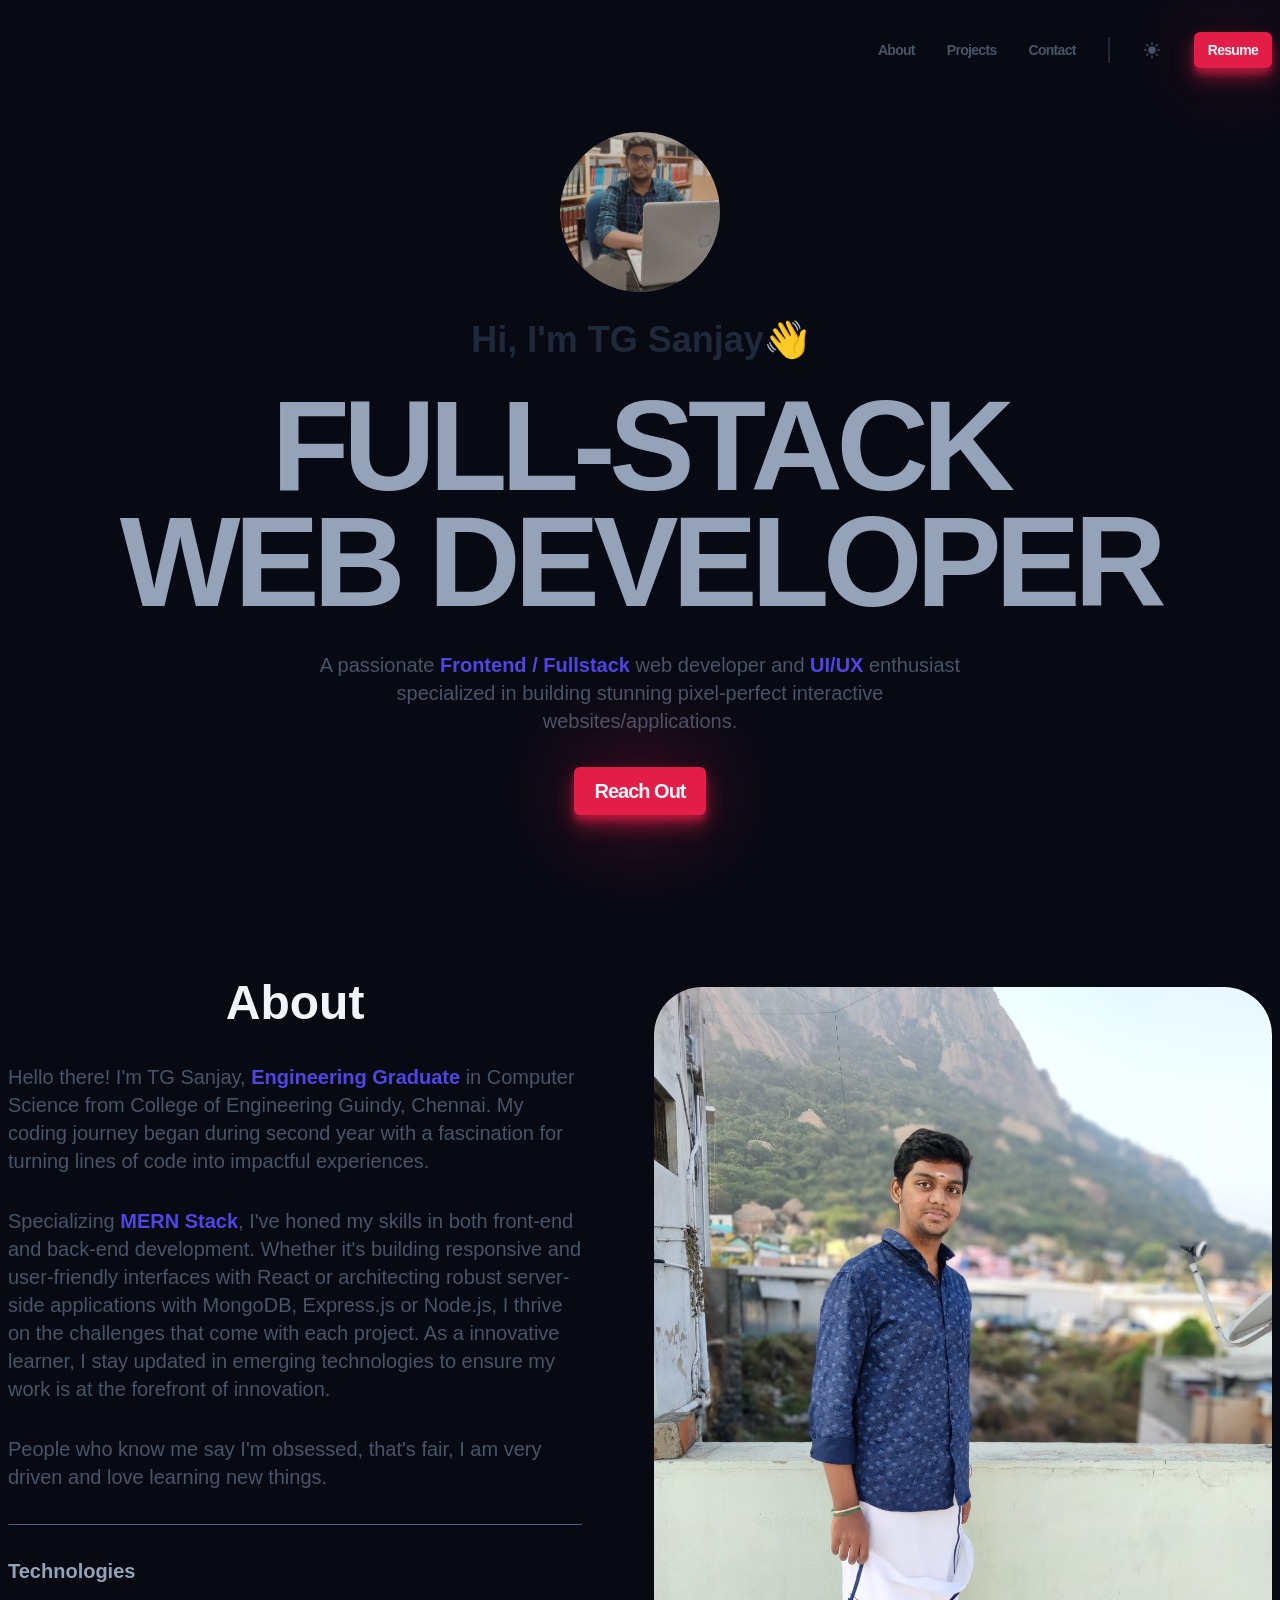
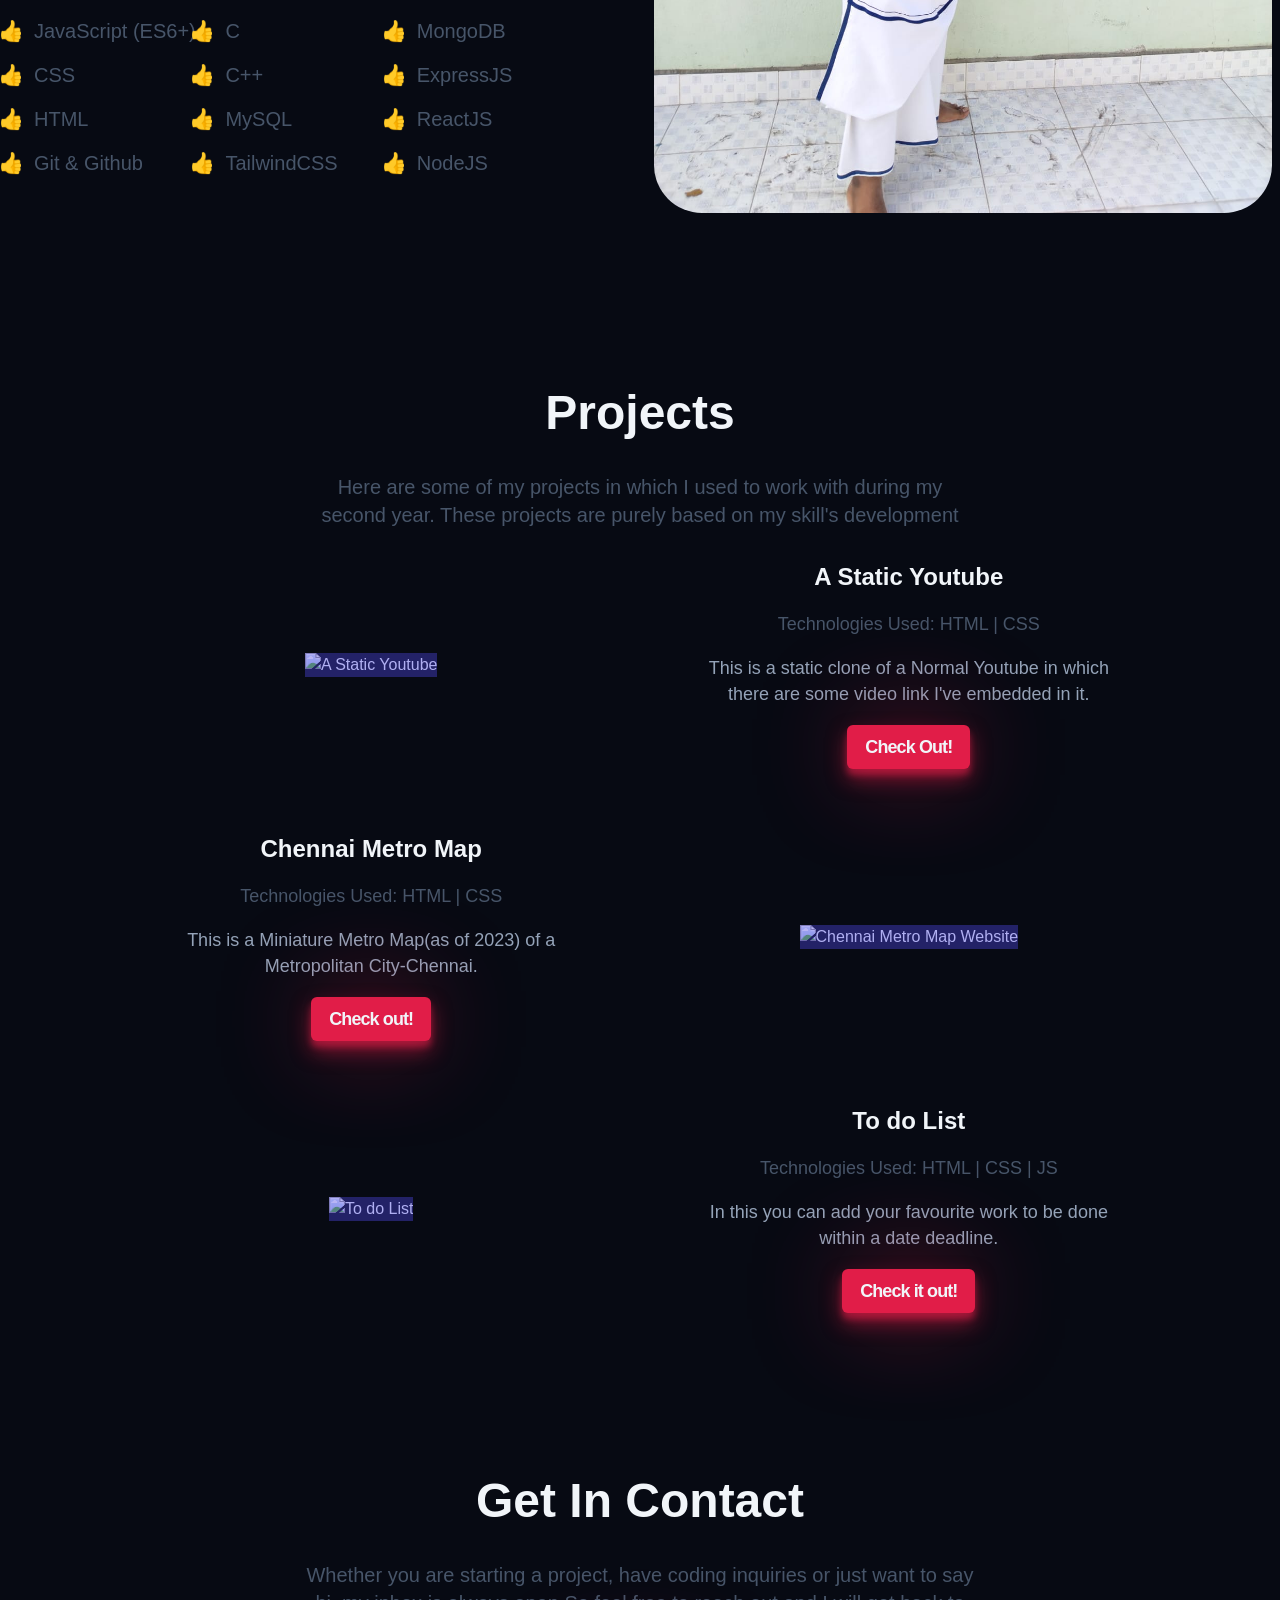
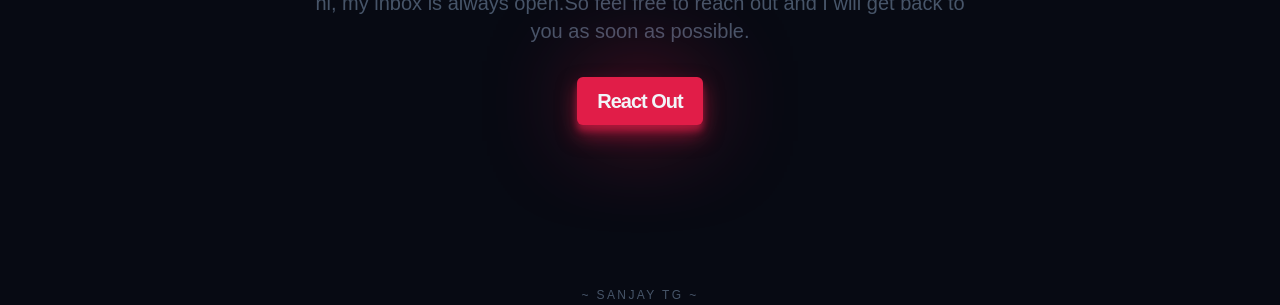
==== commit 15e9cba3: "Update index.html" ====
--- a/index.html
+++ b/index.html
@@ -2,7 +2,6 @@
 <html lang="en">
   <head>
     <meta charset="UTF-8" />
-    <link rel="icon" href="./Pics/Kris-logo.jpg" />
     <meta name="viewport" content="width=device-width, initial-scale=1.0" />
     <link
       href="https://api.fontshare.com/v2/css?f[]=general-sans@500,600,400,700&display=swap"
@@ -57,7 +56,7 @@
             </button>
           </li>
           <li>
-            <a class="header__resume btn" href="./pdf/Krisna-Resume.pdf" target="_blank">Resume</a>
+            <a class="header__resume btn" href="./Pdf/TgSanjayResume.pdf" target="_blank">Resume</a>
           </li>
         </ul>
         <button aria-label="mobile nav button" class="header__bars">
@@ -118,8 +117,8 @@
     <main>
       <!--Start of Overview-->
       <section class="hero container">
-        <img class="hero__img" src="./Pics/img-2.jpeg" alt="Profile picture" />
-        <h2 class="hero__subtitle">Hi, I'm Krisna VJ👋</h2>
+        <img class="hero__img" src="./Pics/tgsanjay.jpeg" alt="Profile picture" />
+        <h2 class="hero__subtitle">Hi, I'm TG Sanjay👋</h2>
         <h1 class="hero__title">
           FULL-STACK <br />
           WEB DEVELOPER
@@ -130,7 +129,7 @@
           enthusiast specialized in building stunning pixel-perfect interactive
           websites/applications.
         </p>
-        <a class="hero__btn btn" href="https://www.linkedin.com/in/krisna-vj/" target="_blank">Reach out</a>
+        <a class="hero__btn btn" href="https://www.linkedin.com/in/sanjaytg/" target="_blank">Reach out</a>
       </section>
       <!--End of Overview-->
 
@@ -139,7 +138,7 @@
         <div class="about__content">
           <h2 class="work about__title">About</h2>
           <p class="about__description">
-            Hello there! I'm VJ Krisna,<strong> Engineering Graduate</strong> in Computer Science from College of Engineering Guindy, Chennai.
+            Hello there! I'm TG Sanjay,<strong> Engineering Graduate</strong> in Computer Science from College of Engineering Guindy, Chennai.
             My coding journey began during second year with a fascination for turning lines of code into 
             impactful experiences.
           </p> 
@@ -180,7 +179,7 @@
         <div class="about__img-wrapper">
           <img class="img-border"
             class="about__img lazy loading"
-            src="./Pics/img-1.jpeg"
+            src="./Pics/sanjay.jpeg"
             data-src="./Pics/img-1.jpeg"
             alt="Profile picture"
           />
@@ -280,7 +279,7 @@
       <!--End of Contact me-->
     </main>
     <footer class="footer container section">
-      <h3 class="footer__title">~ Krisna VJ ~</h3>
+      <h3 class="footer__title">~ SANJAY TG ~</h3>
     </footer>
 
     <script src="./src/main.js"></script>
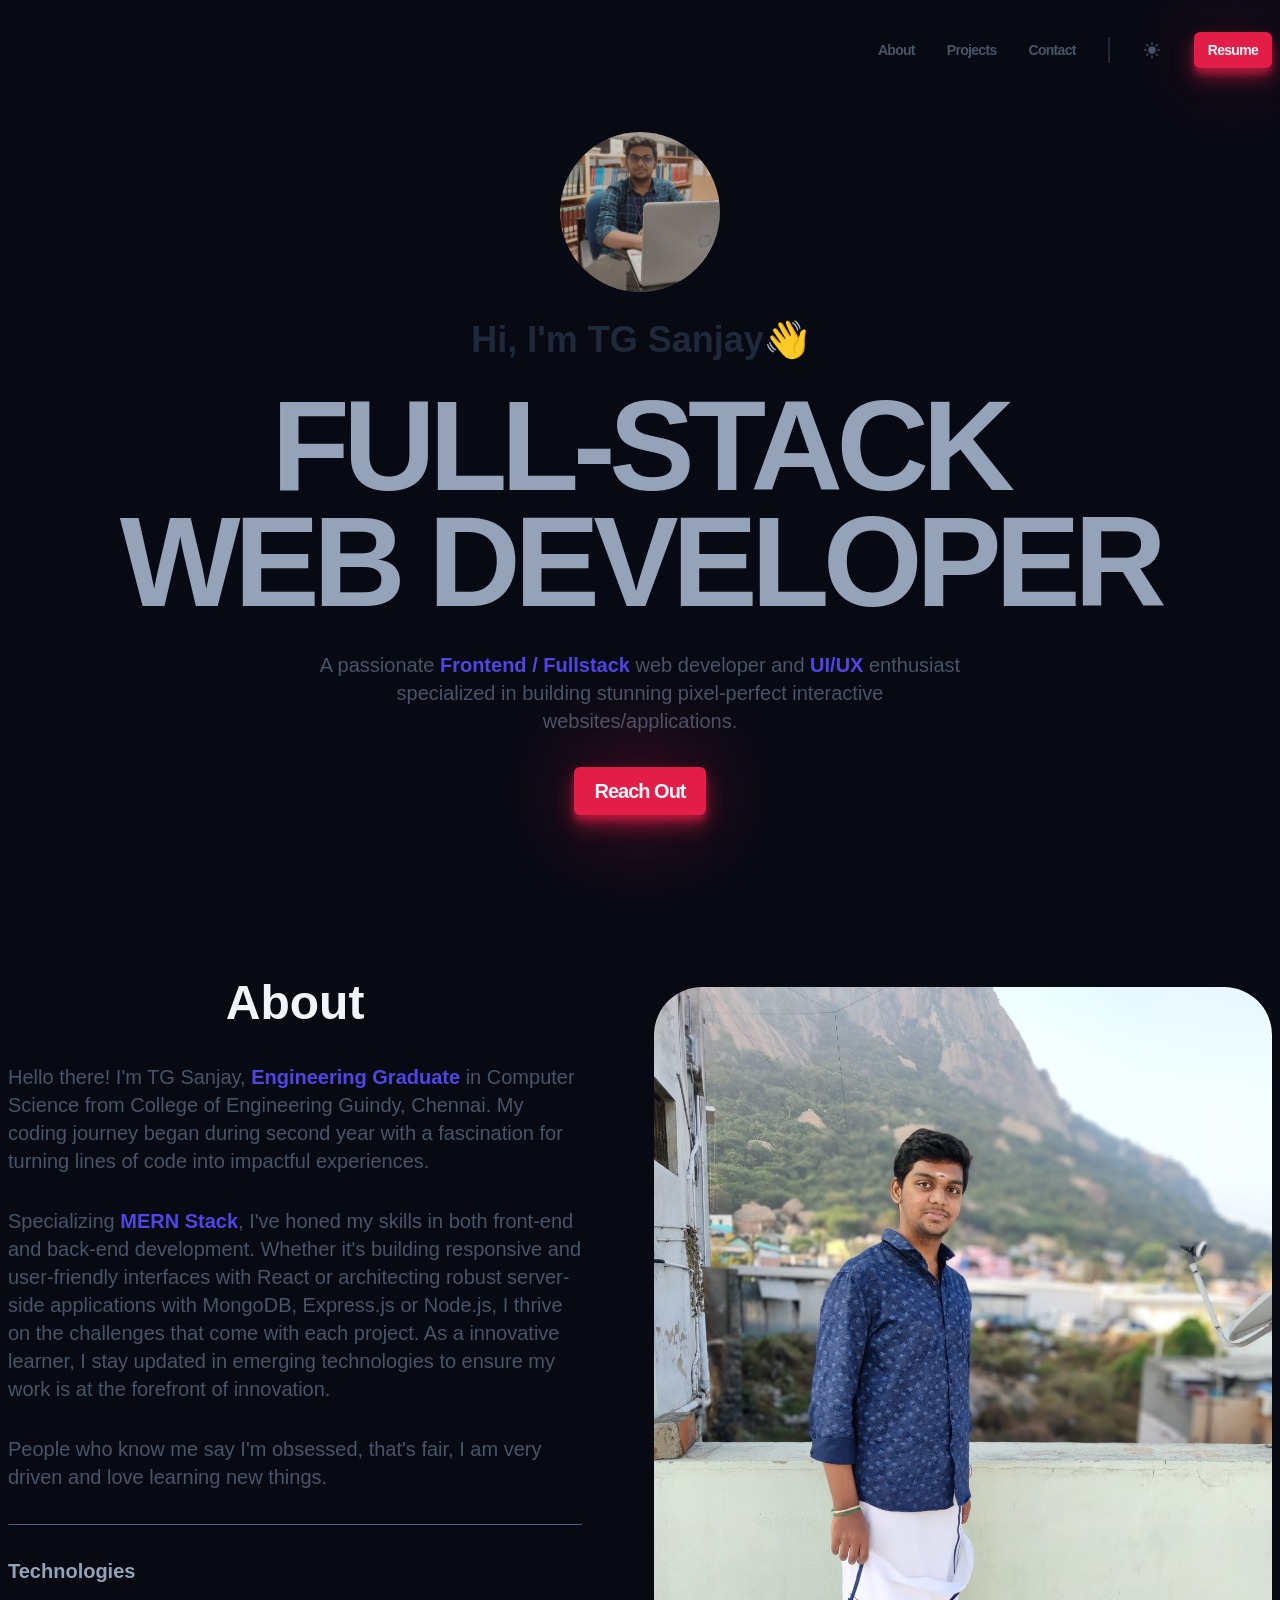
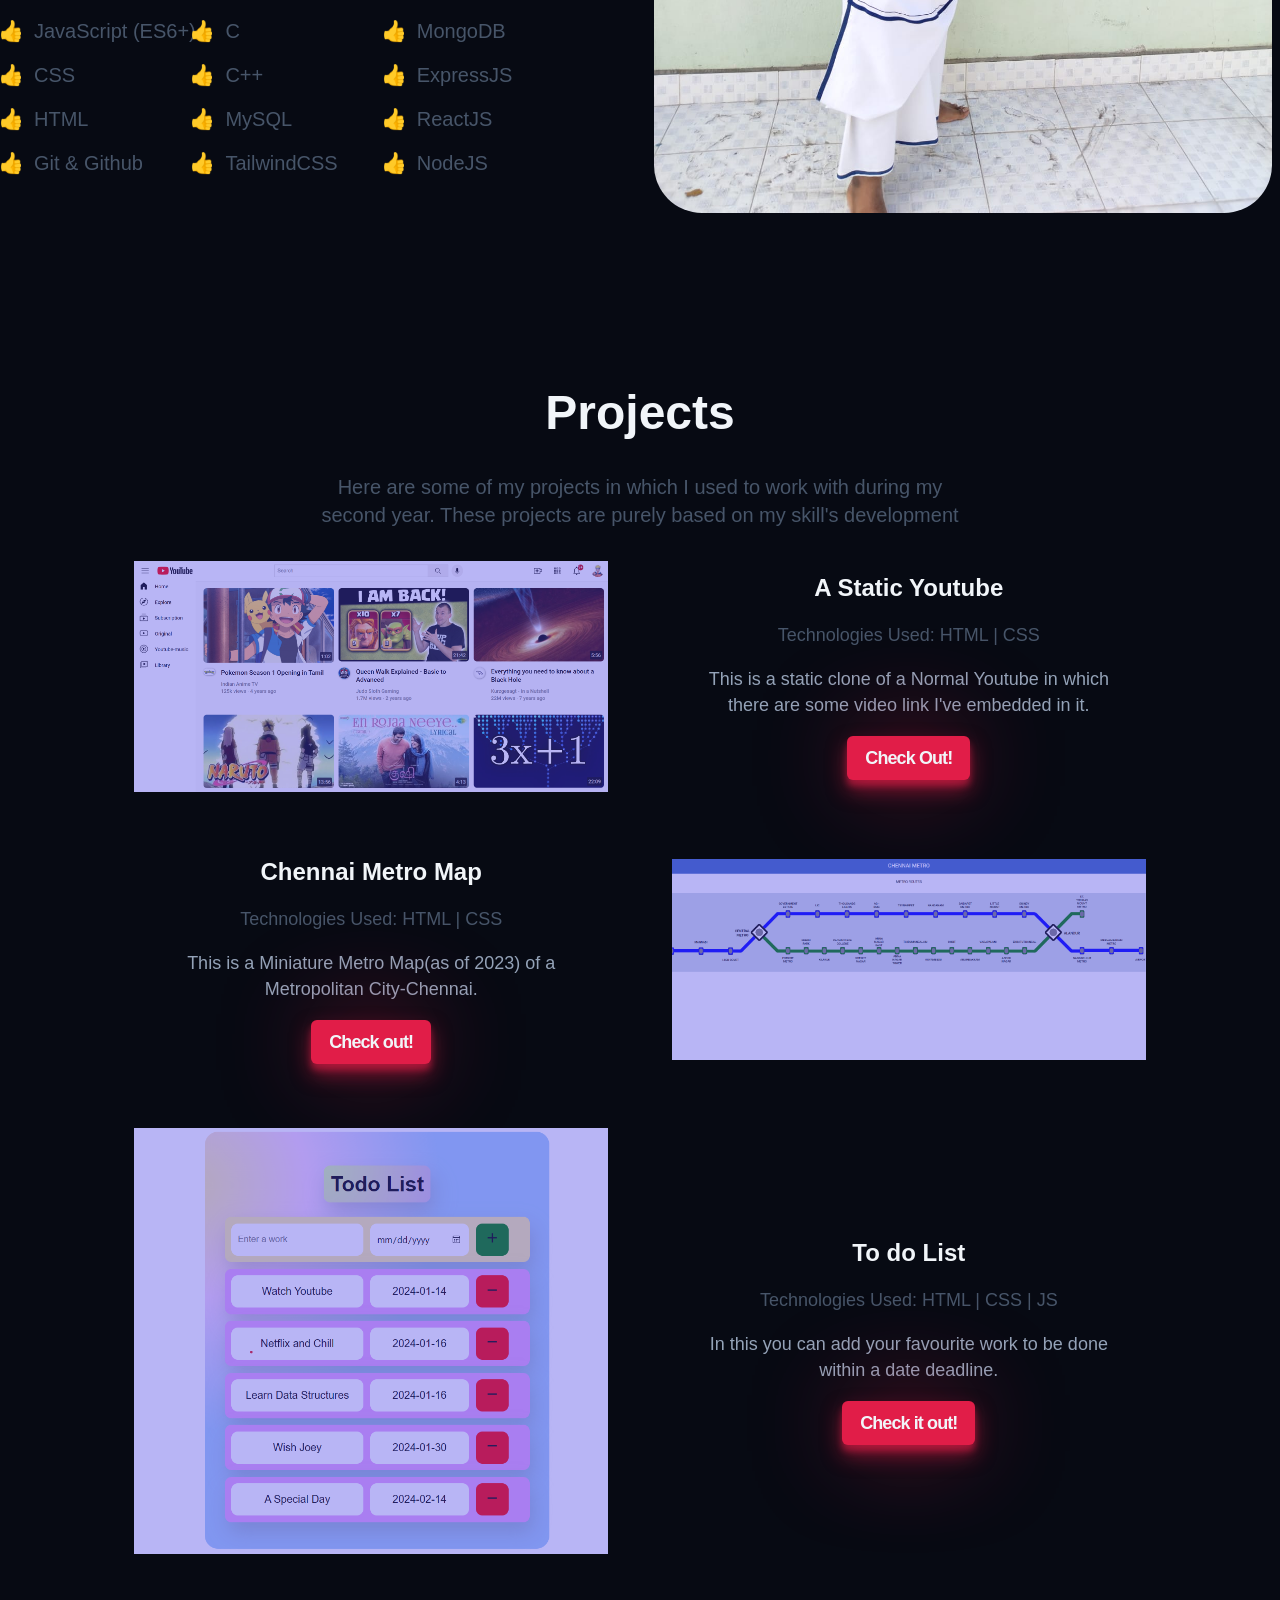
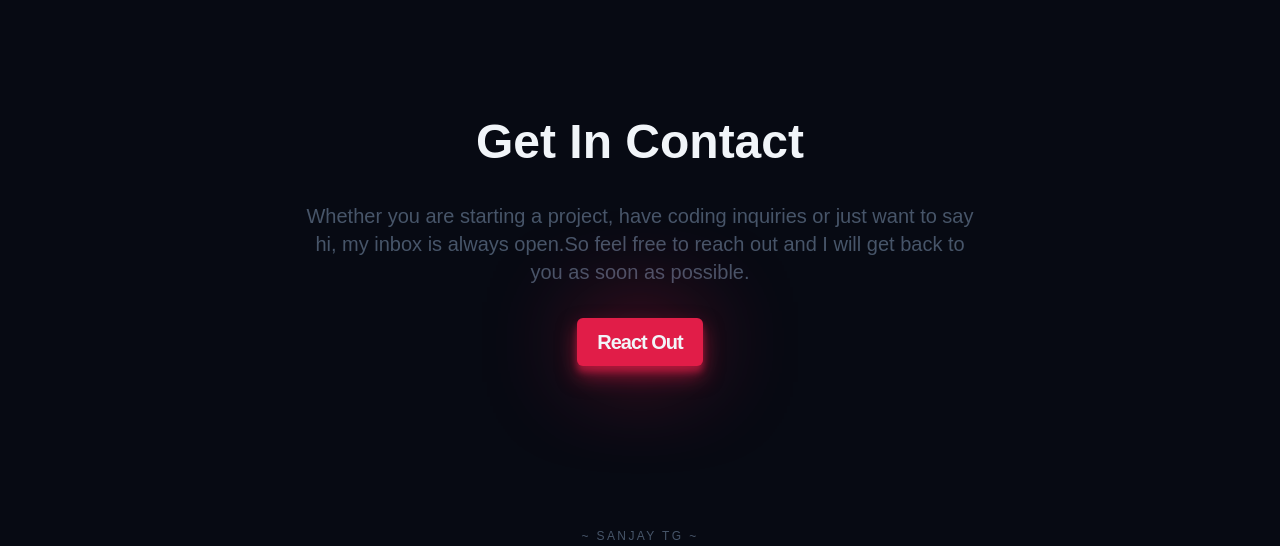
==== commit 3a9f0f76: "Update index.html" ====
--- a/index.html
+++ b/index.html
@@ -9,7 +9,7 @@
     />
     <meta name="description" content="My Portfolio website" />
     <meta name="keywords" content="web design, html, css, js" />
-    <title>Krisna's Portfolio</title>
+    <title>Sanjay's Portfolio</title>
 
     <link rel="stylesheet" href="styles/style.css">
     <link rel="stylesheet" href="styles/utils.css">
